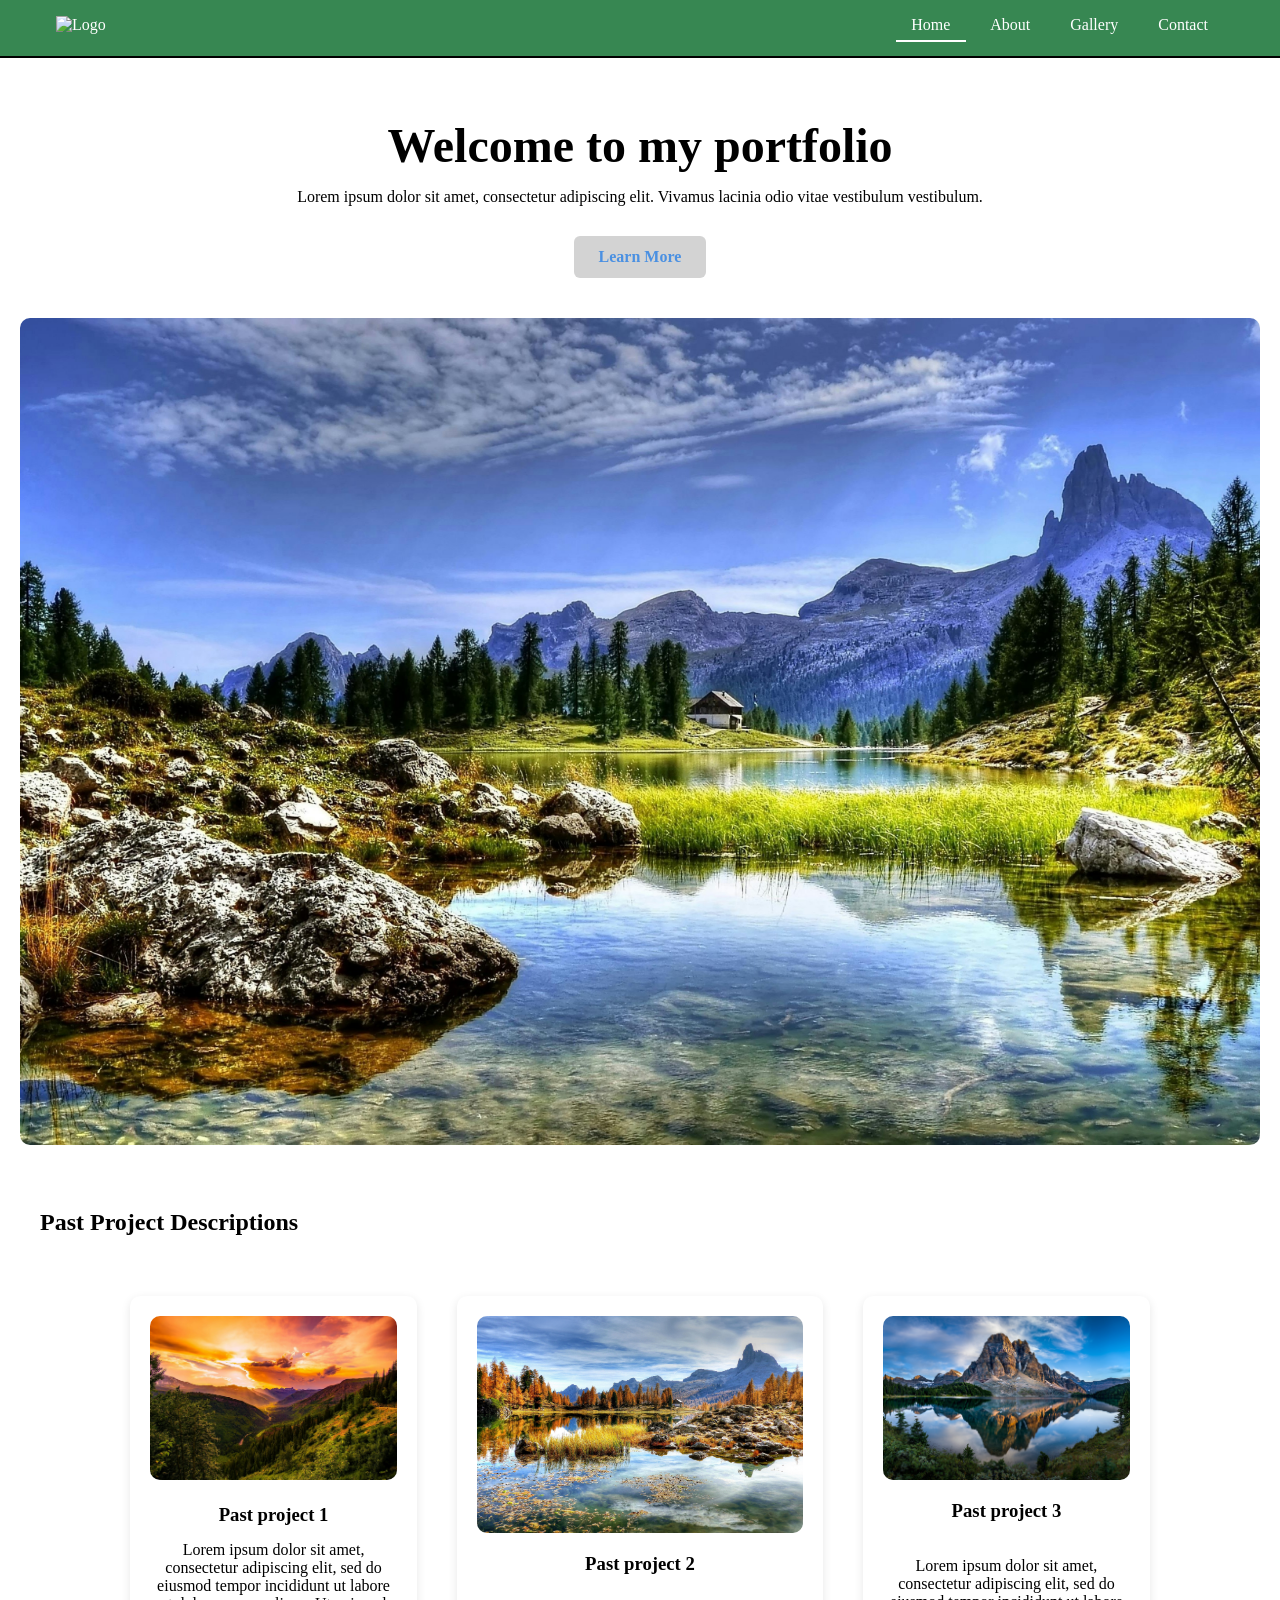
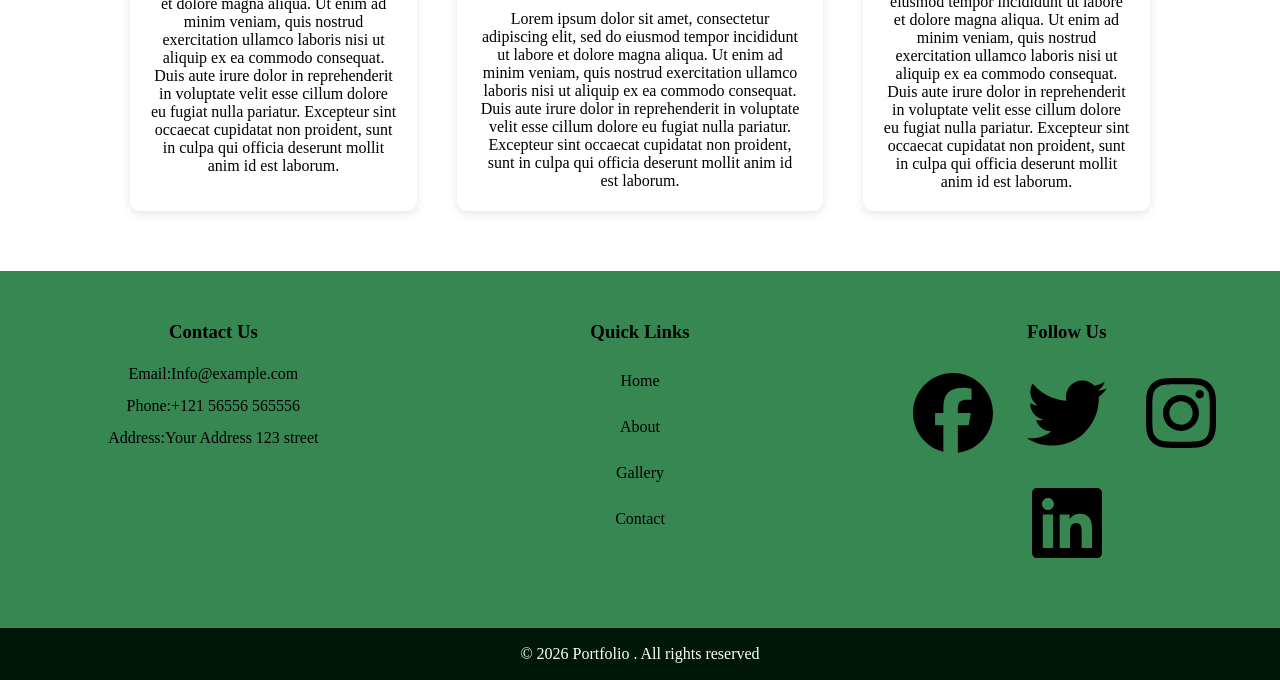
==== optomised-website/index.html @ ad442d19 "Add files via upload" ====
<!DOCTYPE html>
<html lang="en">
<head>
    <meta charset="UTF-8" />
        <meta name="description" content="The home page of my portfolio website will welcome you to the website and show you what the features of the website are. The page will also let go to the about and contact page for more details.">
    <meta name="keywords" content="portfolio, home, welcome, features, web development, web design, webdeveloper, edinburgh, scotland">
    <meta name="author" content="Ben Wragg">
    <meta name="viewport" content="width=device-width, initial-scale=1.0">
    <title>Home Page</title>
    <link rel="stylesheet" href="CSS/Style.css">
</head>
<body>
    
<!-- Start of NavBar -->

<button id="open-sidebar-button" onclick="openSidebar()">
  <svg xmlns="http://www.w3.org/2000/svg" height="40px" viewBox="0 -960 960 960" width="40px" fill="#c9c9c9"><path d="M165.13-254.62q-10.68 0-17.9-7.26-7.23-7.26-7.23-18t7.23-17.86q7.22-7.13 17.9-7.13h629.74q10.68 0 17.9 7.26 7.23 7.26 7.23 18t-7.23 17.87q-7.22 7.12-17.9 7.12H165.13Zm0-200.25q-10.68 0-17.9-7.27-7.23-7.26-7.23-17.99 0-10.74 7.23-17.87 7.22-7.13 17.9-7.13h629.74q10.68 0 17.9 7.27 7.23 7.26 7.23 17.99 0 10.74-7.23 17.87-7.22 7.13-17.9 7.13H165.13Zm0-200.26q-10.68 0-17.9-7.26-7.23-7.26-7.23-18t7.23-17.87q7.22-7.12 17.9-7.12h629.74q10.68 0 17.9 7.26 7.23 7.26 7.23 18t-7.23 17.86q-7.22 7.13-17.9 7.13H165.13Z"/></svg>
</button>

<nav id="navbar">
    <ul>
      <li>
        <button id="close-sidebar-button" onclick="closeSidebar()">
          <svg xmlns="http://www.w3.org/2000/svg" height="40px" viewBox="0 -960 960 960" width="40px" fill="#c9c9c9"><path d="m480-444.62-209.69 209.7q-7.23 7.23-17.5 7.42-10.27.19-17.89-7.42-7.61-7.62-7.61-17.7 0-10.07 7.61-17.69L444.62-480l-209.7-209.69q-7.23-7.23-7.42-17.5-.19-10.27 7.42-17.89 7.62-7.61 17.7-7.61 10.07 0 17.69 7.61L480-515.38l209.69-209.7q7.23-7.23 17.5-7.42 10.27-.19 17.89 7.42 7.61 7.62 7.61 17.7 0 10.07-7.61 17.69L515.38-480l209.7 209.69q7.23 7.23 7.42 17.5.19 10.27-7.42 17.89-7.62 7.61-17.7 7.61-10.07 0-17.69-7.61L480-444.62Z"/></svg>
        </button>
      </li>
      <li class="home-li"><a href="index.html"><img src="Images/logo.svg" alt="Logo"></a></li>           
      <li><a class ="active-link" href="#">Home</a></li>
      <li><a href="about.html">About</a></li>
      <li><a href="gallery.html">Gallery</a></li>
      <li><a href="contact.html">Contact</a></li>
      </ul>
    </div>
</nav>

<div id="overlay" onclick="closeSidebar()"></div>

<!-- End of Navbar -->

<div class="home-page">
<div class="hero">
    <h1>Welcome to my portfolio</h1>
    <p>Lorem ipsum dolor sit amet, consectetur adipiscing elit. Vivamus lacinia odio vitae vestibulum vestibulum.</p>
    <a class="btn" href="about.html">Learn More</a>
        <div class="hero-image">
            <img src="Images/landscape.jpg" alt="landscape">
        </div>
</div>

    <div class="section-heading">
        <h2>Past Project Descriptions</h2>
    </div>
<div class="container">
    <div class="features">
        <div class="feature-images">
        <img src="Images/landscape-2.jpg" alt="Sample image 1">
        </div>
        <div class="feature-details">
        <h3>Past project 1</h3>
        <p>Lorem ipsum dolor sit amet, consectetur adipiscing elit, sed do eiusmod tempor incididunt ut 
		labore et dolore magna aliqua. Ut enim ad minim veniam, quis nostrud exercitation ullamco 
		laboris nisi ut aliquip ex ea commodo consequat. Duis aute irure dolor in reprehenderit in 
		voluptate velit esse cillum dolore eu fugiat nulla pariatur. Excepteur sint occaecat cupidatat 
		non proident, sunt in culpa qui officia deserunt mollit anim id est laborum.</p>
        </div>
    </div>
    <div class="features">
        <img src="Images/landscape-3.jpg" alt="Sample image 2">
        <h3>Past project 2</h3>
        <p>Lorem ipsum dolor sit amet, consectetur adipiscing elit, sed do eiusmod tempor incididunt ut 
		labore et dolore magna aliqua. Ut enim ad minim veniam, quis nostrud exercitation ullamco 
		laboris nisi ut aliquip ex ea commodo consequat. Duis aute irure dolor in reprehenderit in 
		voluptate velit esse cillum dolore eu fugiat nulla pariatur. Excepteur sint occaecat cupidatat 
		non proident, sunt in culpa qui officia deserunt mollit anim id est laborum.</p>
    </div>  
	<div class="features">
        <img src="Images/landscape-4.jpg" alt="Sample image 3">
        <h3>Past project 3</h3>
        <p>Lorem ipsum dolor sit amet, consectetur adipiscing elit, sed do eiusmod tempor incididunt ut 
		labore et dolore magna aliqua. Ut enim ad minim veniam, quis nostrud exercitation ullamco 
		laboris nisi ut aliquip ex ea commodo consequat. Duis aute irure dolor in reprehenderit in 
		voluptate velit esse cillum dolore eu fugiat nulla pariatur. Excepteur sint occaecat cupidatat 
		non proident, sunt in culpa qui officia deserunt mollit anim id est laborum.</p>
    </div>
    </div>
</div>
<!-- Footer -->

<footer>
    <div class="container">
        <div class="footer-content">
            <h3>Contact Us</h3>
            <p>Email:Info@example.com</p>
            <p>Phone:+121 56556 565556</p>
            <p>Address:Your Address 123 street</p>
        </div>
        <div class="footer-content">
            <h3>Quick Links</h3>
                <ul class="list">
                <li><a href="index.html"><p>Home</p></a></li>
                <li><a href="about.html"><p>About</p></a></li>
                <li><a href="gallery.html"><p>Gallery</p></a></li>
                <li><a href="contact.html"><p>Contact</p></a></li>
                </ul>
        </div>
        <div class="footer-content">
            <h3>Follow Us</h3>
            <ul class="social-icons">
                <li><a href="https://en-gb.facebook.com/"><img src="Images/facebook.svg" alt="Facebook Icon"></img></a></li>
                <li><a href="https://x.com/?lang=en-gb"><img src="Images/twitter.svg" alt="Twitter Icon"></i></a></li>
                <li><a href="https://www.instagram.com/"><img src="Images/instagram.svg" alt="Instagram Icon"></img></a></li>
                <li><a href="https://www.linkedin.com/feed/"><img src="Images/linkedin.svg" alt="LinkedIn Icon"></i></a></li>
            </ul>
            </div>
    </div>
    <div class="bottom-bar">
        <p>&copy; 2026 Portfolio . All rights reserved</p>
    </div>
</footer>

<!-- End of Footer -->

<!--JavaScript-->
    <script src="navbar.js" defer></script>

</body>
</html>
---- optomised-website/CSS/Style.css ----
*{
    margin: 0;
    padding: 0;
    box-sizing: border-box;
}

/* Navbar CSS */
nav {
    background-color: #378752;
    border-bottom: 2px solid black;
    padding: 1em;
    text-align: right;
    color: white;
}

nav ul {
    list-style: none;
    display: flex;
    align-items: center;
    padding-right: 1em;
}

nav .home-li {
    margin-right: auto;
}

nav img {
    width: 75px;
    height: auto;
}

#navbar li{
    width: auto;
    text-align: center;
    list-style-type:none;
    padding-right: 2.5em;
    position: relative;
    color: white;
}
#navbar li a{
    position: relative;
    display: inline-block;
    padding-bottom: 6px;
    color: white;
    text-decoration: none;
}

#navbar li a::after{
    content: '';
    position: absolute;
    left: 50%;
    top: 100%;
    transform: translateX(-50%);
    width: 0;
    height: 2px;
    background: #ffffff;
    transition: width .25s;
}

#navbar li a:hover::after,
#navbar li a.active-link::after{
    width: 70px;
}



#open-sidebar-button{
    display: none;
    background: none;
    border: none;
    padding: 1em;
    margin-left: auto;
    cursor: pointer;
}

#close-sidebar-button{
    display: none;
    background: none;
    border: none;
    padding: 1em;
    cursor: pointer;
}

#overlay{
    background: rgba(0, 0, 0, 0.5);
    position: fixed;
    inset: 0;
    z-index: 9;
    display: none;
}



/* End of NavBar */

/* Start of About */
.about-section .container {
    display: flex;
    align-items: center;
    gap: 40px;
    flex-wrap: wrap;
    margin: auto;

}

.about-section .heading,
.about-section .sub-heading {
    width: 100%;
    text-align: center;
    margin-bottom: 1rem;
}
.about-section .sub-heading h2 {
    font-size: 1.5rem;
    color: #555;
}

.about-content .row-heading {
    width: 100%;
    text-align: left;
    margin-bottom: 1rem;
}

.about-section .about-content .row {
    display: grid;
    grid-template-columns: 1fr 1fr;
    align-items: center;
    gap: 20px;
    margin-bottom: 2rem;
}
.about-section .about-content .row .text p {
    font-size: 1.2rem;
    line-height: 1.6;
    margin: 0;
}
.about-section .about-content .row .image {
    text-align: center;
}
.about-section .about-content .row .image img {
    max-width: 100%;
    height: auto;
    border-radius: 10px;
}


/* Start of Gallery */

.gallery-page .container {
    max-width: 1100px;
    padding: 40px 20px;
    margin: auto;
}

.gallery-page .header {
    display: flex;
    justify-content: center;
    align-items: center;
    padding-top: 40px;
}

.gallery-page .sub-header {
    display: flex;
    justify-content: center;
    align-items: center;
    padding: 20px;
    padding-top: 20px;
    padding-bottom: 50px;
}

.gallery-page .heading {
    width: 100%;
    text-align: left;
    margin-bottom: 1rem;
}

.gallery-page .gallery-row {
    width: 100%;
    display: flex;
    flex-wrap: wrap;
    gap: 20px;
    margin-bottom: 20px;

}

.gallery-page .gallery-row img {
    flex: 20%;
    width: 300px;
    height: auto;
    border-radius: 10px;
}



/* End of Gallery */

/* Footer */

    footer{
        background: #378752;
        padding-top: 50px;
    }
    footer .container{
        width: 100%;
        margin: auto;
        display: flex;
        justify-content: center;
    }
    .footer-content{
        width:100%;
    }

    h3{
        margin-bottom: 15px;
        text-align: center;
    }
    .footer-content h3{
        color: #000;
    }
    .footer-content p{
        margin: auto;
        padding: 7px;
        text-align: center;
        color: #000;
    }
    .footer-content ul{
        text-align: center;
    }
    .list{
        padding: 0;
        color: #378752;
    }
    .list li{
        width: auto;
        text-align: center;
        list-style-type:none;
        padding: 7px;
        position: relative;
    }
    .list li::before{
        content: '';
        position: absolute;
        transform: translate(-50%,-50%);
        left: 50%;
        top: 100%;
        width: 0;
        height: 2px;
        background: #001808;
        transition-duration: .5s;
    }
    .list li:hover::before{
        width: 70px;
    }
    .social-icons{
        text-align: center;
        padding: 0;
    }
    .social-icons li{
        display: inline-block;
        text-align: center;
        padding: 5px;
    }
    .social-icons i{
        color: white;
        font-size: 25px;
    }
    .social-icons img {
        width: 100px;
        height: 100px;
        display: inline-block;
        vertical-align: middle;
        filter: none;
        text-align: center;

    }
    a{
        text-decoration: none;
    }
    a:hover{
        color: #001808;
    }
    .social-icons i:hover{
        color: #001808;
    }
    .bottom-bar{
        background: #001808;
        text-align: center;
        padding: 10px 0;
        margin-top: 50px;
    }
    .bottom-bar p{
        color: white !important;
        margin: 0;
        padding: 7px;
    }

/* End of Footer */

/* start of home page */

.home-page {
    width: 100%;
    display: flex;
    flex-direction: column;
    align-items: center;
}

/* Hero Section */
.hero {
    text-align: center;
    padding: 60px 20px;
    color: Black;
    width: 100%;
}

.hero h1 {
    font-size: 3rem;
    margin-bottom: 15px;
}

.hero p {
    max-width: 700px;
    margin: 0 auto 30px auto;
}

.btn {
    display: inline-block;
    padding: 12px 25px;
    background: lightgray;
    color: #4a90e2;
    text-decoration: none;
    border-radius: 6px;
    font-weight: bold;
    transition: 0.3s;
}

.btn:hover {
    background: gray;
}

.hero-image img {
    margin-top: 40px;
    max-width: 100%;
    border-radius: 10px;
}

.home-page .container {
    max-width: 1100px;
    padding: 40px 20px;
    width: 100%;
    margin: auto;
    display: flex;
    justify-content: center;
}

.section-heading {
    width: 100%;
    text-align: left;
    padding-left: 40px;
}

.features {
    background: white;
    padding: 20px;
    border-radius: 10px;
    margin-bottom: 25px;
    display: flex;
    flex-direction: column;
    text-align: center;
    gap: 20px;
    box-shadow: 0 3px 10px rgba(0,0,0,0.1);
	margin: 20px;
}

.features img {
    width: 100%;
    border-radius: 10px;
    object-fit: cover;
}

/* End of home page /*

/* Strat of contact section */

section {
    margin: 0;
    padding: 0;
    box-sizing: border-box;
    display: flex;
    justify-content: center;
    align-items: flex-start;
}

.contactUs {
    position: relative;
    width: 100%;
    max-width: 1200px;
    padding: 40px;
    box-sizing: border-box;
    margin: 0 auto;
}

.contactUs .title {
    display: flex;
    justify-content: center;
    align-items: center;
}

.form {
    grid-area: form;
    border-radius: 20px;
}

.info {
    grid-area: info;
    border-radius: 20px;
}

.map {
    grid-area: map;
    border-radius: 20px;
}

.contact {
    padding: 40px;
    background: #fff;
    box-shadow: 0 5px 35px rgba(0,0,0,0.15);
}

.box {
    position: relative;
    display: grid;
    grid-template-columns: 2fr 1fr;
    grid-template-rows: 5fr 4fr;
    grid-template-areas:
    "form info"
    "form map";
    grid-gap: 20px;
    margin-top: 20px;
}

.contact h2 {
    margin-bottom: 10px;
    color: #378752;
    text-align: center;
}

/* form */

.formBox {
    position: relative;
    width: 100%;
}

.formBox .row50 {
    display: flex;
    gap: 20px;
}

.inputBox {
    display: flex;
    flex-direction: column;
    margin-bottom: 10px;
    width: 50%;
}

.formBox .row100 .inputBox {
    width: 100%;
}

.inputBox span {
    margin-top: 10px;
    margin-bottom: 5px;
}

.input-title {
    color: #378752;
}

.inputBox input {
    padding: 10px;
    outline: none;
    border: 3px solid #378752;
    border-radius: 20px;
}

.inputBox textarea {
    padding: 10px;
    outline: none;
    border-radius: 20px;
    border: 3px solid #378752;
    resize: none;
    min-height: 220px;
    margin-bottom: 10px;
}

.inputBox input[type="submit"] {
    border: 3px solid #196834;
    background-color: #378752;
    border-radius: 30px;
    padding: 15px 32px;
    text-align: center;
    text-decoration: none;
    display: inline-block;
    font-size: 16px;
    cursor: pointer;
    width: auto;
    list-style-type:none;
    position: relative;
    color: #000;
}

.inputBox ::placeholder {
    color: lightgray;
}

.error-msg {
    color: #ff4d4d;
    font-size: 0.8em;
    margin-top: 5px;
    font-weight: bold;
}

.inputBox input:invalid {
    border-color: #ff4d4d;
}

/* Info */

.info {
    background: #196834;
    color: #fff;
}

.info h2 {
    justify-content: center;
    align-items: center;
    color: #fff;
}

.info .infoBox div {
    display: flex;
    align-items: center;
    margin-bottom: 10px;
    
}

.info .infoBox div span {
    min-width: 40px;
    height: 40px;
    color: #fff;
    background: #378752;
    display: flex;
    justify-content: center;
    align-items: center;
    border-radius: 50%;
    margin-right: 15px;
}

.info .infoBox ion-icon {
    color: #fff;
}

.contact .info .infobox {
    color: #fff;
}

.info .infoBox div p {
    color: #fff;
}

.info .infoBox div a {
    color: #fff;
    text-decoration: none;
}

.sci {
    margin-top: 40px;
    display: flex;
        font-size: 2em;
}

.sci li {
    list-style: none;
    margin-right: 15px;
}

.sci li a {
    color: #fff;
    font-size: 2em;
    color: #ccc;
}

.sci li a:hover {
    color: #fff;
}

/* map */

.map {
    padding: 0;
}

.map iframe {
    width: 100%;
    height: 100%;
}

/* end of contact section */





/* Media Querys */

    /* NavBar */

    @media screen and (max-width: 768px) {

    #open-sidebar-button {
        display: block;
    }

    #close-sidebar-button {
        display: block;
    }

    nav {
        position: fixed;
        top: 0;
        right: -100%;
        height: 100vh;
        width: min(15em, 100%);
        z-index: 10;
        border-left: 1px solid black;
        transition: right 300ms ease-out;
    }

    nav.show {
        right: 0;
    }

    nav.show ~ #overlay{
        display: block;
    }

    nav ul{
        width: 100%;
        flex-direction: column;
    }

    nav a {
        width: 100%;
        padding-left: 2.5em;
    }

    nav a.active-link {
        background-color: #196834;
    }

    nav .home-li {
        margin-right: unset;
    }
}

    /* End of NavBar */

    /* Footer */

    @media (max-width: 700px) {
        .container{
            flex-direction: column;
            align-items: center;
        }
        .footer-content {
            width: 100%;
            padding: 20px 15px;
            background-color: transparent;
        }
        .bottom-bar{
            margin-top: 20px;
        }
    }

    /* End of Footer */


    /* start of contact section */
@media (max-width: 1150px) {

    section {
        height: 200vh;
    }

    .box {
        position: relative;
        display: grid;
        grid-template-columns: 1fr;
        grid-template-rows: auto;
        grid-template-areas: 
            "form"
            "info"
            "map";
    }

    .map {
        padding: 0;
        min-height: 300px;
    }

    .formBox .row50 {
        display: flex;
        gap: 0;
        flex-direction: column;
    }

    .inputBox {
        width: 100%;
    }

    .contact {
        padding: 30px;
    }

    .map {
        min-height: 300px;
        padding: 0;
    }
}
/* end of contact section */


@media (max-width: 768px) {
    .features {
        flex-direction: column;
        text-align: center;
    }
    
    .features img {
        width: 100%;
    }
}

/* Start of About */

@media (max-width: 768px) {
    .about-section .about-content .row {
        grid-template-columns: 1fr;
        gap: 15px;
    }
    .about-section .about-content .row .text p {
        font-size: 1.1rem;
    }
    .about-section .sub-heading h2 {
        font-size: 1.3rem;
    }
}

/* End of About */


/* End of Media Querys */
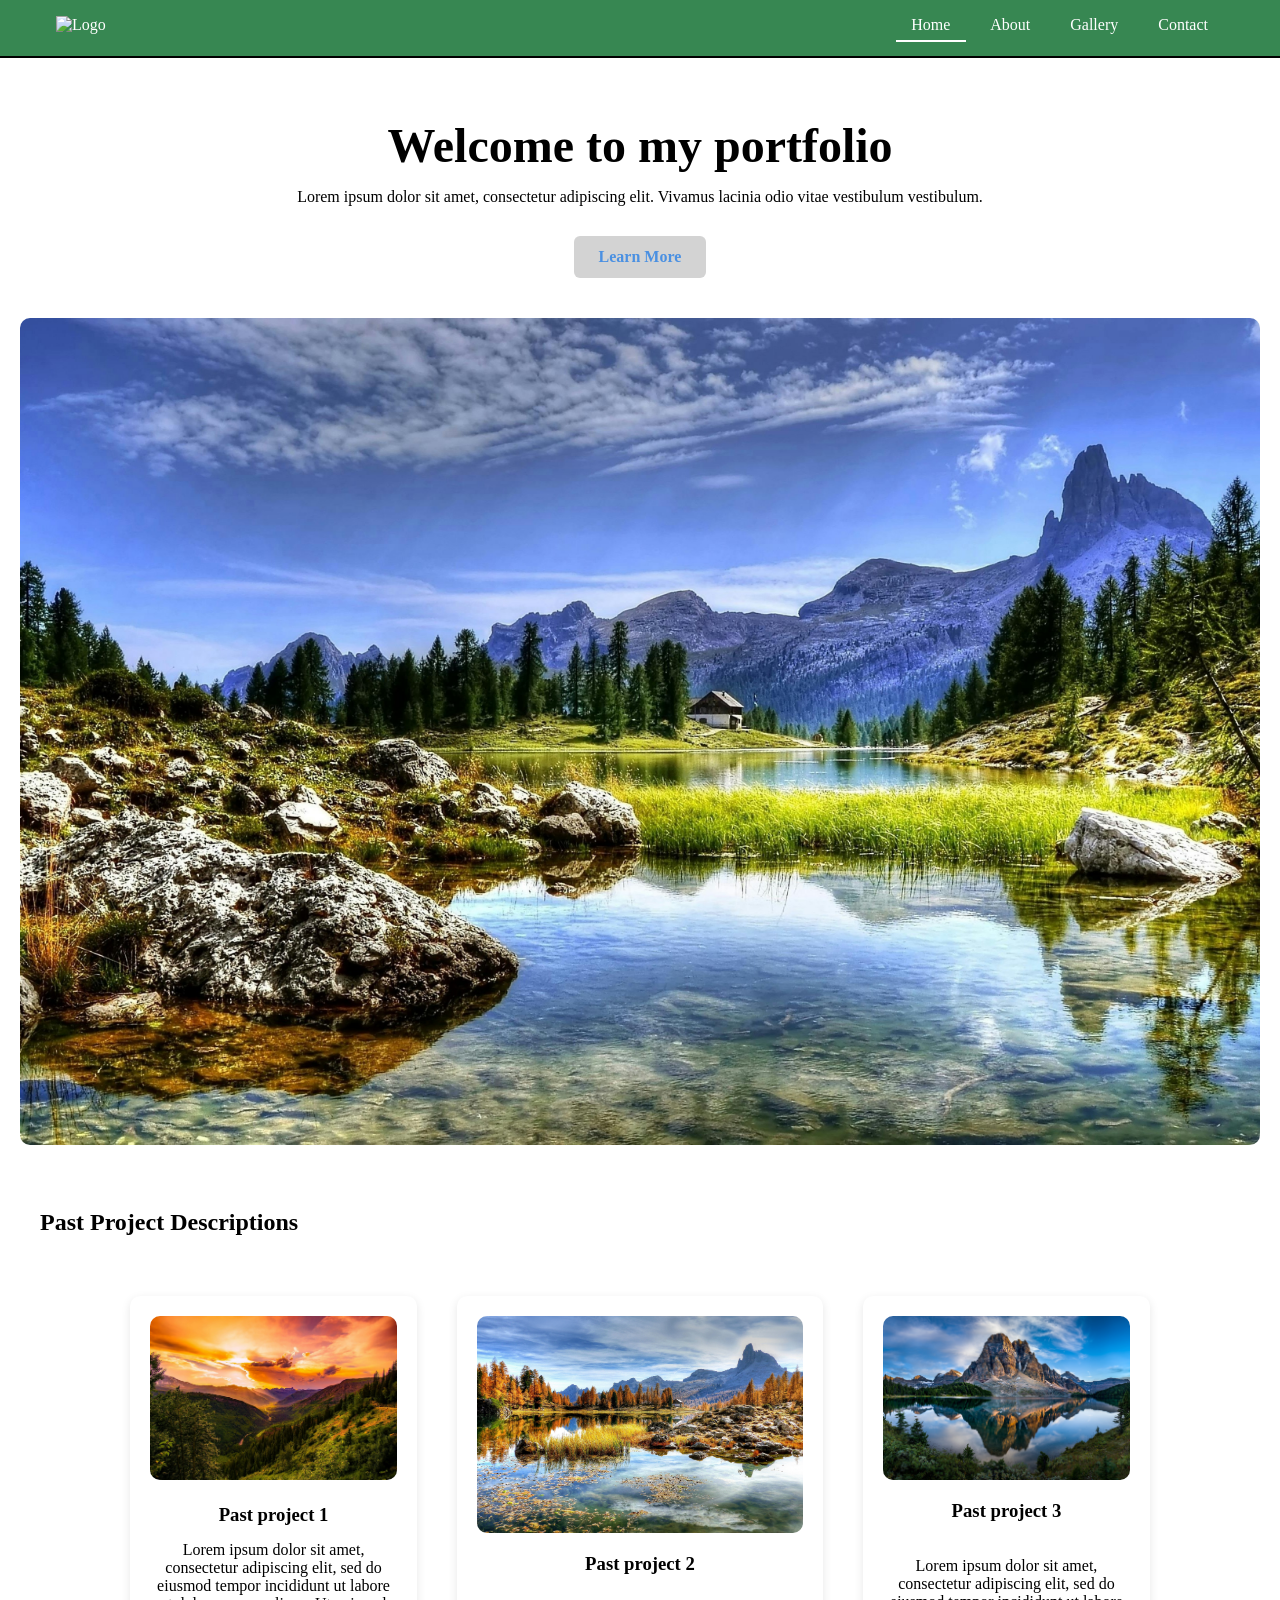
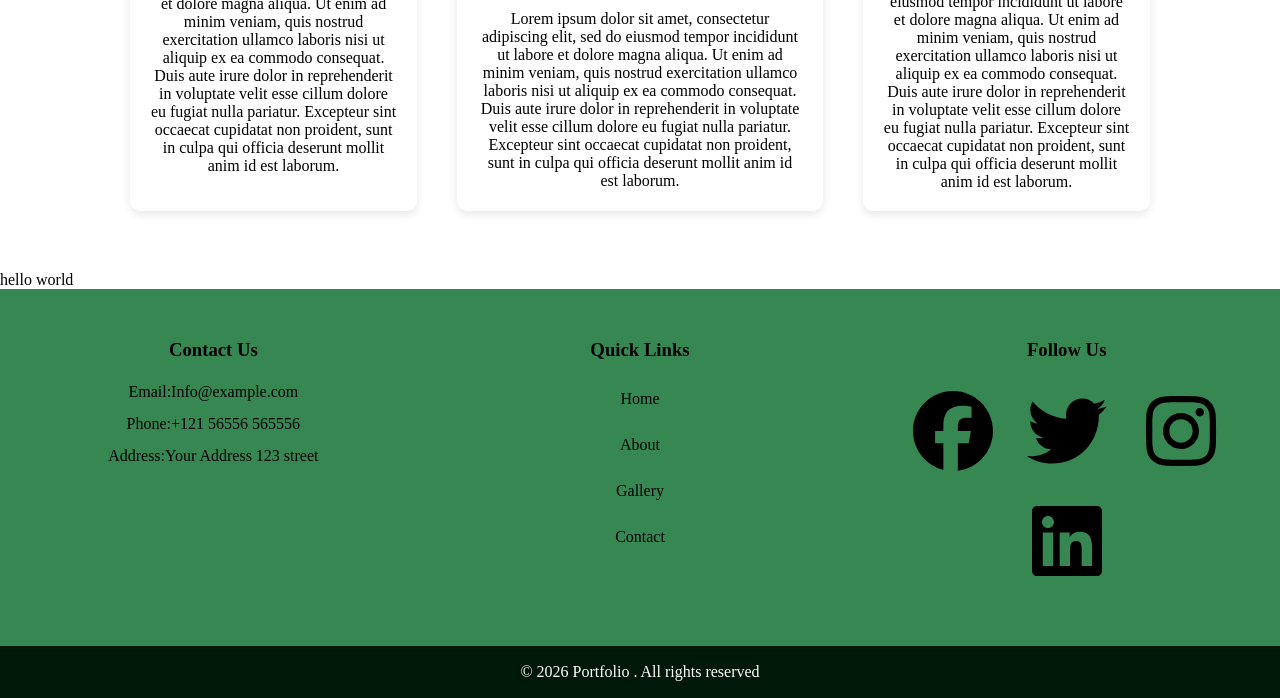
==== commit 1b35f988: "new content 25/03/26" ====
--- a/optomised-website/index.html
+++ b/optomised-website/index.html
@@ -84,6 +84,11 @@
     </div>
     </div>
 </div>
+
+<!-- new activity 25/03/2026 -->
+hello world
+
+
 <!-- Footer -->
 
 <footer>
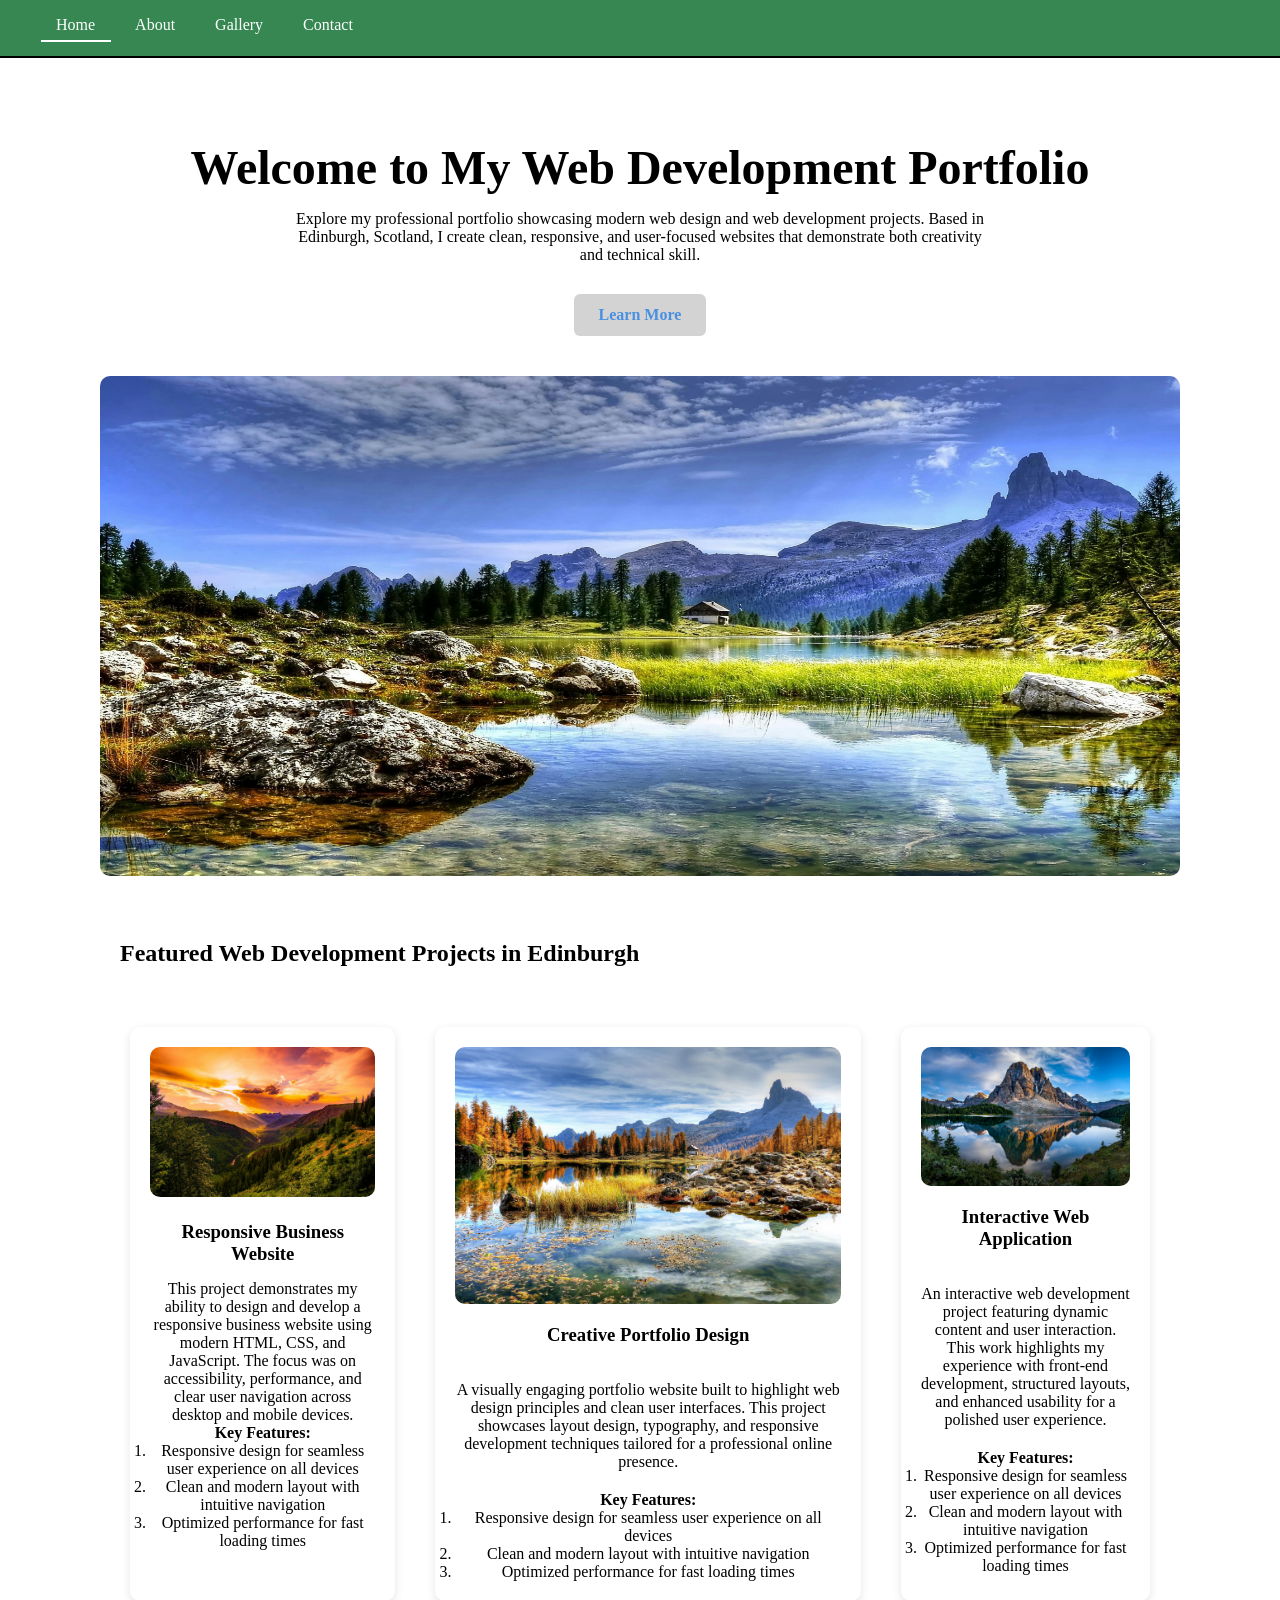
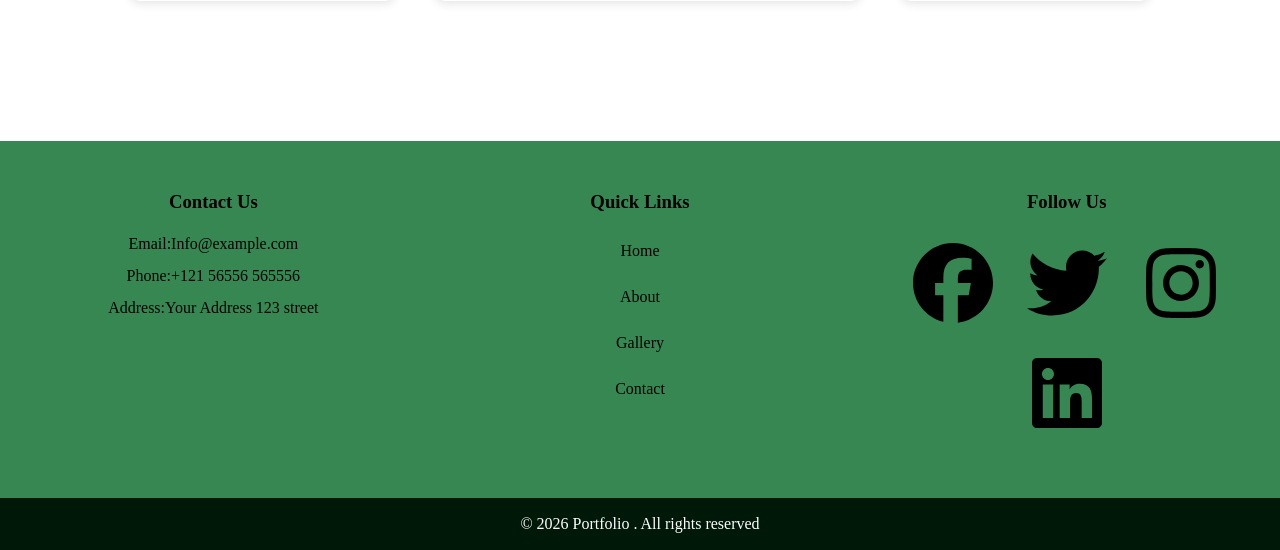
==== commit fba9cb8e: "update" ====
--- a/optomised-website/index.html
+++ b/optomised-website/index.html
@@ -6,13 +6,12 @@
     <meta name="keywords" content="portfolio, home, welcome, features, web development, web design, webdeveloper, edinburgh, scotland">
     <meta name="author" content="Ben Wragg">
     <meta name="viewport" content="width=device-width, initial-scale=1.0">
-    <title>Home Page</title>
+    <title>Home</title>
     <link rel="stylesheet" href="CSS/Style.css">
 </head>
 <body>
     
 <!-- Start of NavBar -->
-
 <button id="open-sidebar-button" onclick="openSidebar()">
   <svg xmlns="http://www.w3.org/2000/svg" height="40px" viewBox="0 -960 960 960" width="40px" fill="#c9c9c9"><path d="M165.13-254.62q-10.68 0-17.9-7.26-7.23-7.26-7.23-18t7.23-17.86q7.22-7.13 17.9-7.13h629.74q10.68 0 17.9 7.26 7.23 7.26 7.23 18t-7.23 17.87q-7.22 7.12-17.9 7.12H165.13Zm0-200.25q-10.68 0-17.9-7.27-7.23-7.26-7.23-17.99 0-10.74 7.23-17.87 7.22-7.13 17.9-7.13h629.74q10.68 0 17.9 7.27 7.23 7.26 7.23 17.99 0 10.74-7.23 17.87-7.22 7.13-17.9 7.13H165.13Zm0-200.26q-10.68 0-17.9-7.26-7.23-7.26-7.23-18t7.23-17.87q7.22-7.12 17.9-7.12h629.74q10.68 0 17.9 7.26 7.23 7.26 7.23 18t-7.23 17.86q-7.22 7.13-17.9 7.13H165.13Z"/></svg>
 </button>
@@ -24,23 +23,21 @@
           <svg xmlns="http://www.w3.org/2000/svg" height="40px" viewBox="0 -960 960 960" width="40px" fill="#c9c9c9"><path d="m480-444.62-209.69 209.7q-7.23 7.23-17.5 7.42-10.27.19-17.89-7.42-7.61-7.62-7.61-17.7 0-10.07 7.61-17.69L444.62-480l-209.7-209.69q-7.23-7.23-7.42-17.5-.19-10.27 7.42-17.89 7.62-7.61 17.7-7.61 10.07 0 17.69 7.61L480-515.38l209.69-209.7q7.23-7.23 17.5-7.42 10.27-.19 17.89 7.42 7.61 7.62 7.61 17.7 0 10.07-7.61 17.69L515.38-480l209.7 209.69q7.23 7.23 7.42 17.5.19 10.27-7.42 17.89-7.62 7.61-17.7 7.61-10.07 0-17.69-7.61L480-444.62Z"/></svg>
         </button>
       </li>
-      <li class="home-li"><a href="index.html"><img src="Images/logo.svg" alt="Logo"></a></li>           
       <li><a class ="active-link" href="#">Home</a></li>
       <li><a href="about.html">About</a></li>
       <li><a href="gallery.html">Gallery</a></li>
       <li><a href="contact.html">Contact</a></li>
       </ul>
-    </div>
 </nav>
 
 <div id="overlay" onclick="closeSidebar()"></div>
 
 <!-- End of Navbar -->
 
-<div class="home-page">
+<div class="home page">
 <div class="hero">
-    <h1>Welcome to my portfolio</h1>
-    <p>Lorem ipsum dolor sit amet, consectetur adipiscing elit. Vivamus lacinia odio vitae vestibulum vestibulum.</p>
+    <h1>Welcome to My Web Development Portfolio</h1>
+    <p>Explore my professional portfolio showcasing modern web design and web development projects. Based in Edinburgh, Scotland, I create clean, responsive, and user-focused websites that demonstrate both creativity and technical skill.</p>
     <a class="btn" href="about.html">Learn More</a>
         <div class="hero-image">
             <img src="Images/landscape.jpg" alt="landscape">
@@ -48,7 +45,7 @@
 </div>
 
     <div class="section-heading">
-        <h2>Past Project Descriptions</h2>
+        <h2>Featured Web Development Projects in Edinburgh</h2>
     </div>
 <div class="container">
     <div class="features">
@@ -56,37 +53,59 @@
         <img src="Images/landscape-2.jpg" alt="Sample image 1">
         </div>
         <div class="feature-details">
-        <h3>Past project 1</h3>
-        <p>Lorem ipsum dolor sit amet, consectetur adipiscing elit, sed do eiusmod tempor incididunt ut 
-		labore et dolore magna aliqua. Ut enim ad minim veniam, quis nostrud exercitation ullamco 
-		laboris nisi ut aliquip ex ea commodo consequat. Duis aute irure dolor in reprehenderit in 
-		voluptate velit esse cillum dolore eu fugiat nulla pariatur. Excepteur sint occaecat cupidatat 
-		non proident, sunt in culpa qui officia deserunt mollit anim id est laborum.</p>
+        <h3>Responsive Business Website</h3>
+        <p>
+        This project demonstrates my ability to design and develop a responsive business website
+        using modern HTML, CSS, and JavaScript. The focus was on accessibility, performance, and
+        clear user navigation across desktop and mobile devices.
+        </p>
+        <div class="feature-list">
+        <h4>Key Features:</h4>
+        <ol>
+            <li>Responsive design for seamless user experience on all devices</li>
+            <li>Clean and modern layout with intuitive navigation</li>
+            <li>Optimized performance for fast loading times</li>
+        </ol>
+        </div>
         </div>
     </div>
+
     <div class="features">
         <img src="Images/landscape-3.jpg" alt="Sample image 2">
-        <h3>Past project 2</h3>
-        <p>Lorem ipsum dolor sit amet, consectetur adipiscing elit, sed do eiusmod tempor incididunt ut 
-		labore et dolore magna aliqua. Ut enim ad minim veniam, quis nostrud exercitation ullamco 
-		laboris nisi ut aliquip ex ea commodo consequat. Duis aute irure dolor in reprehenderit in 
-		voluptate velit esse cillum dolore eu fugiat nulla pariatur. Excepteur sint occaecat cupidatat 
-		non proident, sunt in culpa qui officia deserunt mollit anim id est laborum.</p>
+        <h3>Creative Portfolio Design</h3>
+        <p>
+        A visually engaging portfolio website built to highlight web design principles and clean
+        user interfaces. This project showcases layout design, typography, and responsive
+        development techniques tailored for a professional online presence.
+        </p>
+        <div class="feature-list">
+        <h4>Key Features:</h4>
+        <ol>
+            <li>Responsive design for seamless user experience on all devices</li>
+            <li>Clean and modern layout with intuitive navigation</li>
+            <li>Optimized performance for fast loading times</li>
+        </ol>
+        </div>
     </div>  
 	<div class="features">
         <img src="Images/landscape-4.jpg" alt="Sample image 3">
-        <h3>Past project 3</h3>
-        <p>Lorem ipsum dolor sit amet, consectetur adipiscing elit, sed do eiusmod tempor incididunt ut 
-		labore et dolore magna aliqua. Ut enim ad minim veniam, quis nostrud exercitation ullamco 
-		laboris nisi ut aliquip ex ea commodo consequat. Duis aute irure dolor in reprehenderit in 
-		voluptate velit esse cillum dolore eu fugiat nulla pariatur. Excepteur sint occaecat cupidatat 
-		non proident, sunt in culpa qui officia deserunt mollit anim id est laborum.</p>
+        <h3>Interactive Web Application</h3>
+        <p>
+        An interactive web development project featuring dynamic content and user interaction.
+        This work highlights my experience with front-end development, structured layouts, and
+        enhanced usability for a polished user experience.
+        </p>
+        <div class="feature-list">
+        <h4>Key Features:</h4>
+        <ol>
+            <li>Responsive design for seamless user experience on all devices</li>
+            <li>Clean and modern layout with intuitive navigation</li>
+            <li>Optimized performance for fast loading times</li>
+        </ol>
+        </div>
     </div>
     </div>
 </div>
-
-<!-- new activity 25/03/2026 -->
-hello world
 
 
 <!-- Footer -->
--- a/optomised-website/CSS/Style.css
+++ b/optomised-website/CSS/Style.css
@@ -2,6 +2,12 @@
     margin: 0;
     padding: 0;
     box-sizing: border-box;
+}
+
+.page {
+    max-width: 1200px;
+    margin: auto;
+    padding: 80px 40px;
 }
 
 /* Navbar CSS */
@@ -11,6 +17,11 @@
     padding: 1em;
     text-align: right;
     color: white;
+    position: fixed;
+    top: 0;
+    left: 0;
+    width: 100%;
+    z-index: 10;
 }
 
 nav ul {
@@ -100,7 +111,7 @@
     gap: 40px;
     flex-wrap: wrap;
     margin: auto;
-
+    padding: 40px;
 }
 
 .about-section .heading,
@@ -144,20 +155,20 @@
 
 /* Start of Gallery */
 
-.gallery-page .container {
+.gallery .container {
     max-width: 1100px;
     padding: 40px 20px;
     margin: auto;
 }
 
-.gallery-page .header {
+.gallery .header {
     display: flex;
     justify-content: center;
     align-items: center;
     padding-top: 40px;
 }
 
-.gallery-page .sub-header {
+.gallery .sub-header {
     display: flex;
     justify-content: center;
     align-items: center;
@@ -166,13 +177,13 @@
     padding-bottom: 50px;
 }
 
-.gallery-page .heading {
+.gallery .heading {
     width: 100%;
     text-align: left;
     margin-bottom: 1rem;
 }
 
-.gallery-page .gallery-row {
+.gallery .gallery-row {
     width: 100%;
     display: flex;
     flex-wrap: wrap;
@@ -181,7 +192,7 @@
 
 }
 
-.gallery-page .gallery-row img {
+.gallery .gallery-row img {
     flex: 20%;
     width: 300px;
     height: auto;
@@ -296,10 +307,8 @@
 
 /* start of home page */
 
-.home-page {
-    width: 100%;
-    display: flex;
-    flex-direction: column;
+.home {
+    width: 100%;
     align-items: center;
 }
 
@@ -338,11 +347,14 @@
 
 .hero-image img {
     margin-top: 40px;
-    max-width: 100%;
+    max-width: 1100px;
+    max-height: 500px;
+    width: 100%;
+    height: auto;
     border-radius: 10px;
 }
 
-.home-page .container {
+.home .container {
     max-width: 1100px;
     padding: 40px 20px;
     width: 100%;
@@ -375,6 +387,12 @@
     border-radius: 10px;
     object-fit: cover;
 }
+
+.fearures-list{
+    text-align: left;
+    padding: 0 20px;
+}
+
 
 /* End of home page /*
 
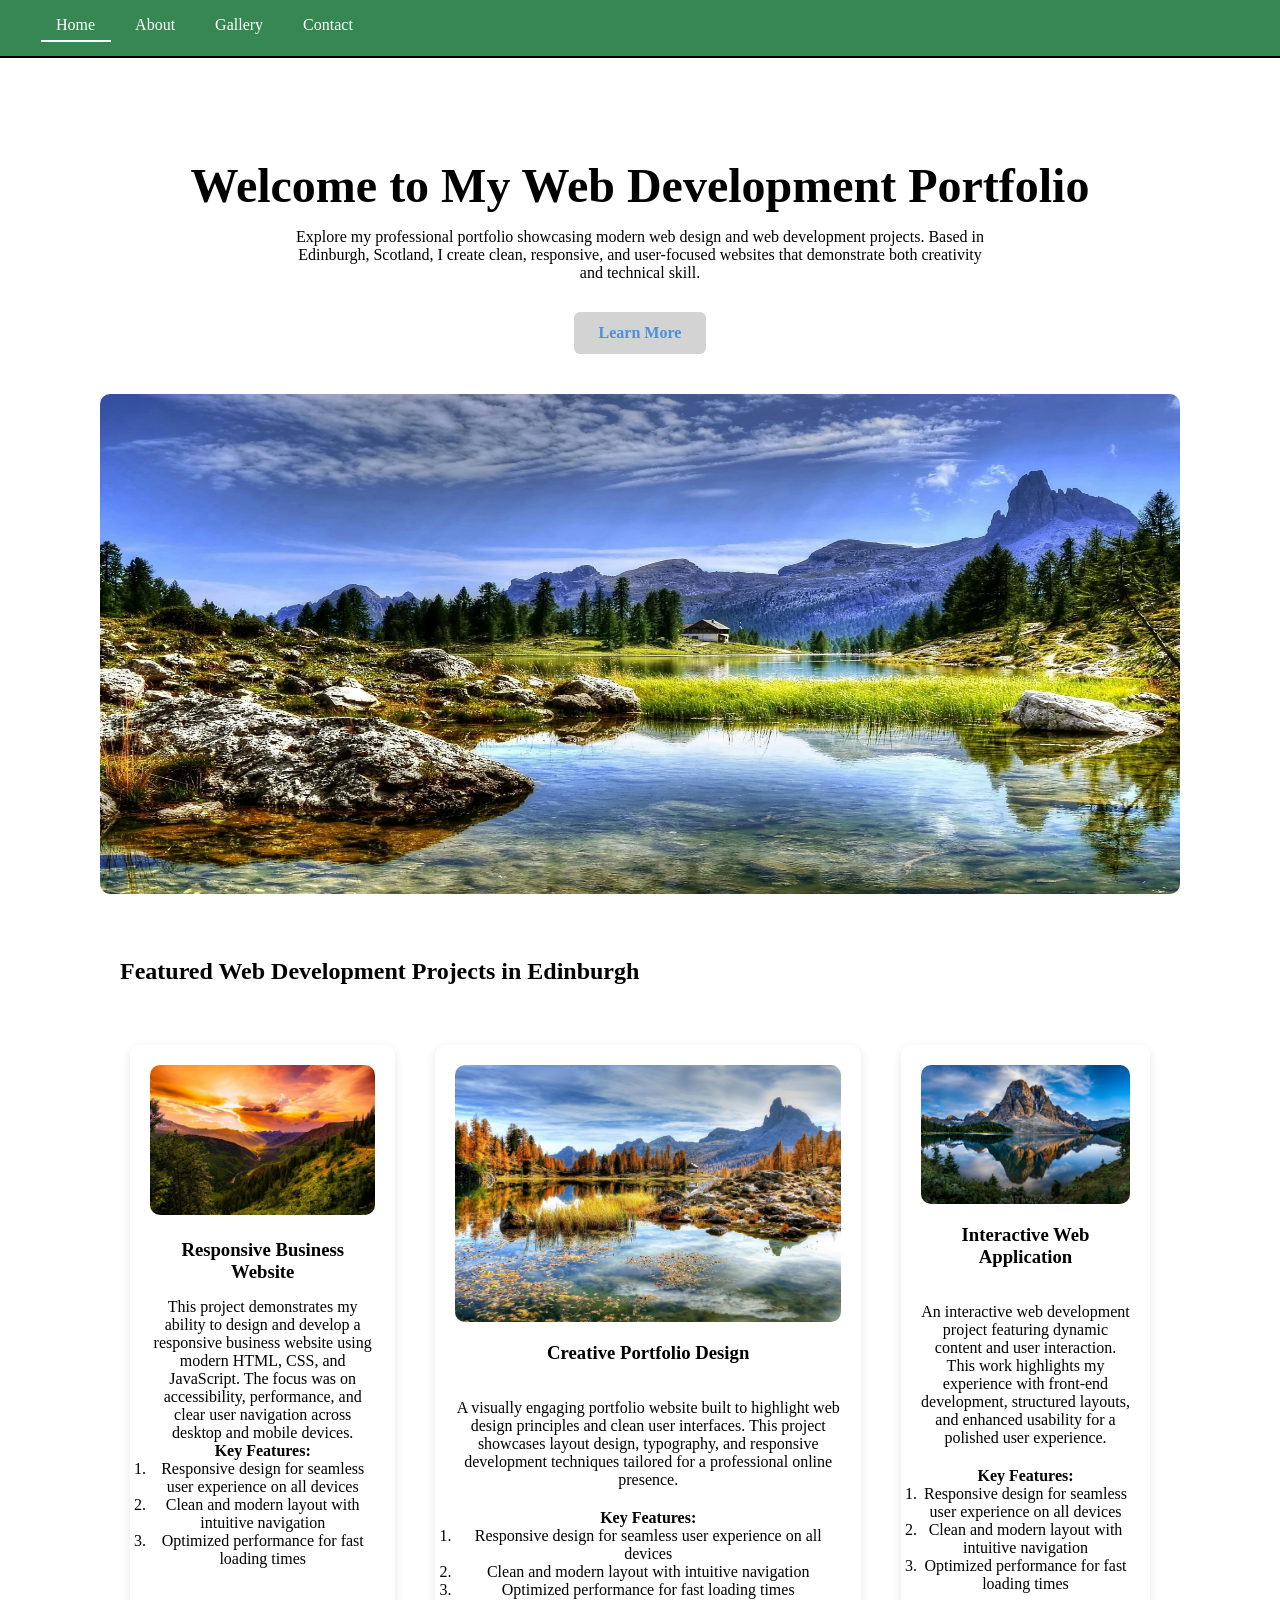
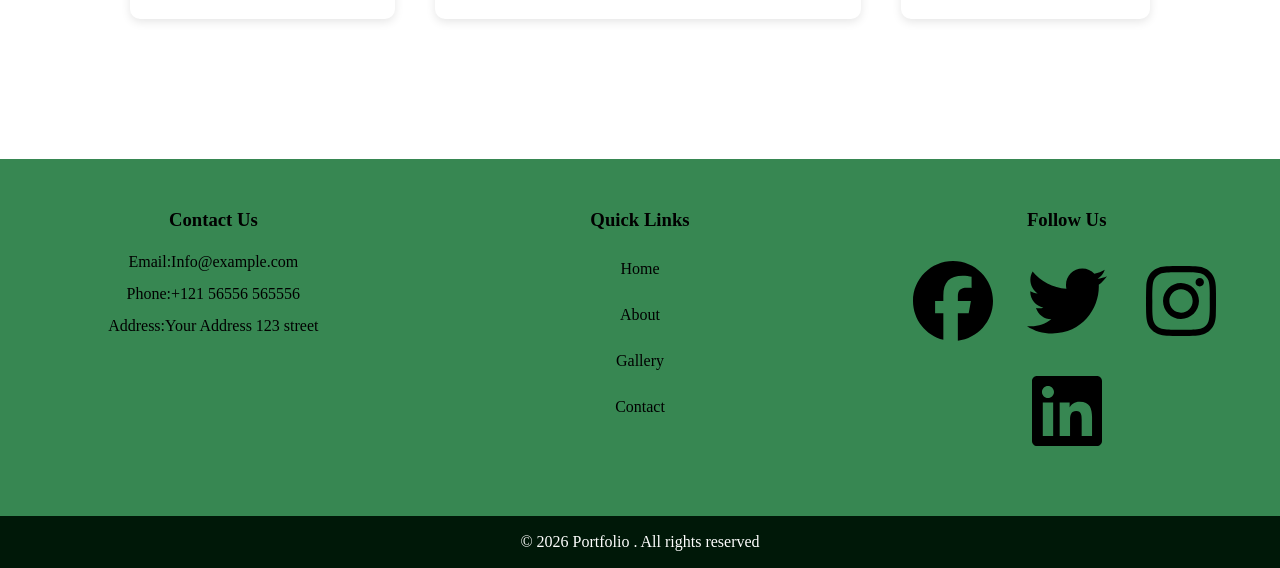
==== commit 45d909d0: "login system" ====
--- a/optomised-website/index.html
+++ b/optomised-website/index.html
@@ -33,6 +33,8 @@
 <div id="overlay" onclick="closeSidebar()"></div>
 
 <!-- End of Navbar -->
+
+this is new login system
 
 <div class="home page">
 <div class="hero">
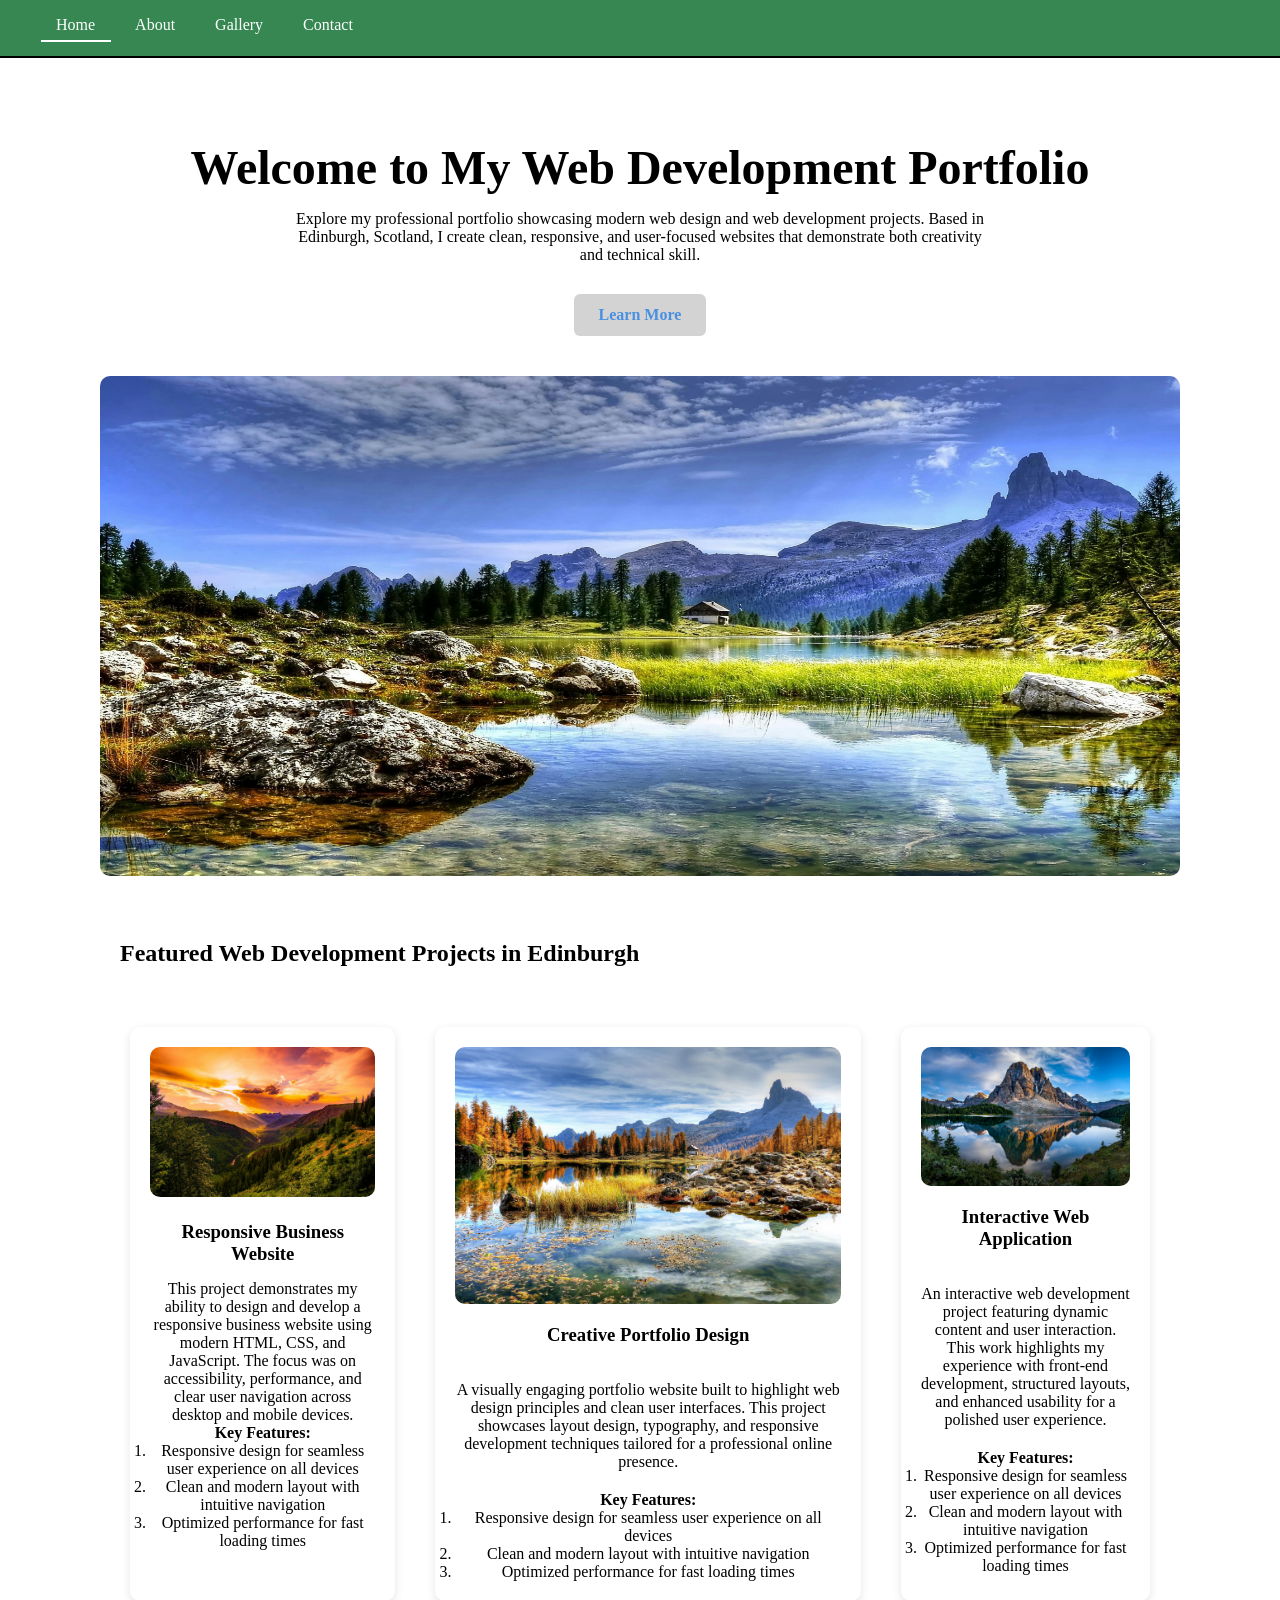
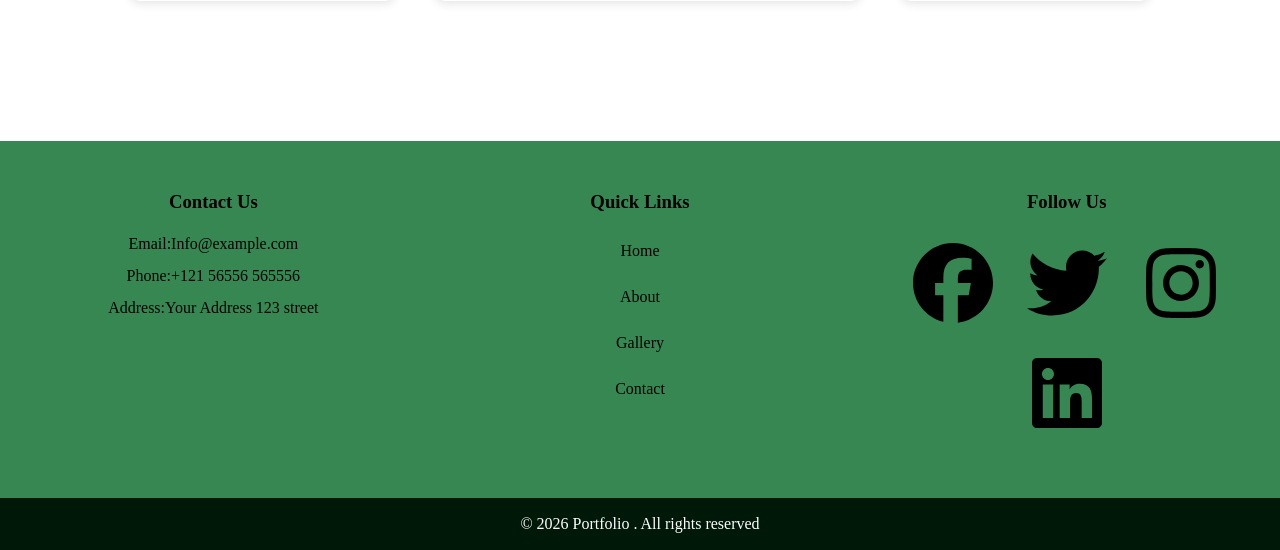
==== commit 4f88e122: "damon test" ====
--- a/optomised-website/index.html
+++ b/optomised-website/index.html
@@ -12,6 +12,7 @@
 <body>
     
 <!-- Start of NavBar -->
+ <!-- epic change -->
 <button id="open-sidebar-button" onclick="openSidebar()">
   <svg xmlns="http://www.w3.org/2000/svg" height="40px" viewBox="0 -960 960 960" width="40px" fill="#c9c9c9"><path d="M165.13-254.62q-10.68 0-17.9-7.26-7.23-7.26-7.23-18t7.23-17.86q7.22-7.13 17.9-7.13h629.74q10.68 0 17.9 7.26 7.23 7.26 7.23 18t-7.23 17.87q-7.22 7.12-17.9 7.12H165.13Zm0-200.25q-10.68 0-17.9-7.27-7.23-7.26-7.23-17.99 0-10.74 7.23-17.87 7.22-7.13 17.9-7.13h629.74q10.68 0 17.9 7.27 7.23 7.26 7.23 17.99 0 10.74-7.23 17.87-7.22 7.13-17.9 7.13H165.13Zm0-200.26q-10.68 0-17.9-7.26-7.23-7.26-7.23-18t7.23-17.87q7.22-7.12 17.9-7.12h629.74q10.68 0 17.9 7.26 7.23 7.26 7.23 18t-7.23 17.86q-7.22 7.13-17.9 7.13H165.13Z"/></svg>
 </button>
@@ -33,8 +34,6 @@
 <div id="overlay" onclick="closeSidebar()"></div>
 
 <!-- End of Navbar -->
-
-this is new login system
 
 <div class="home page">
 <div class="hero">
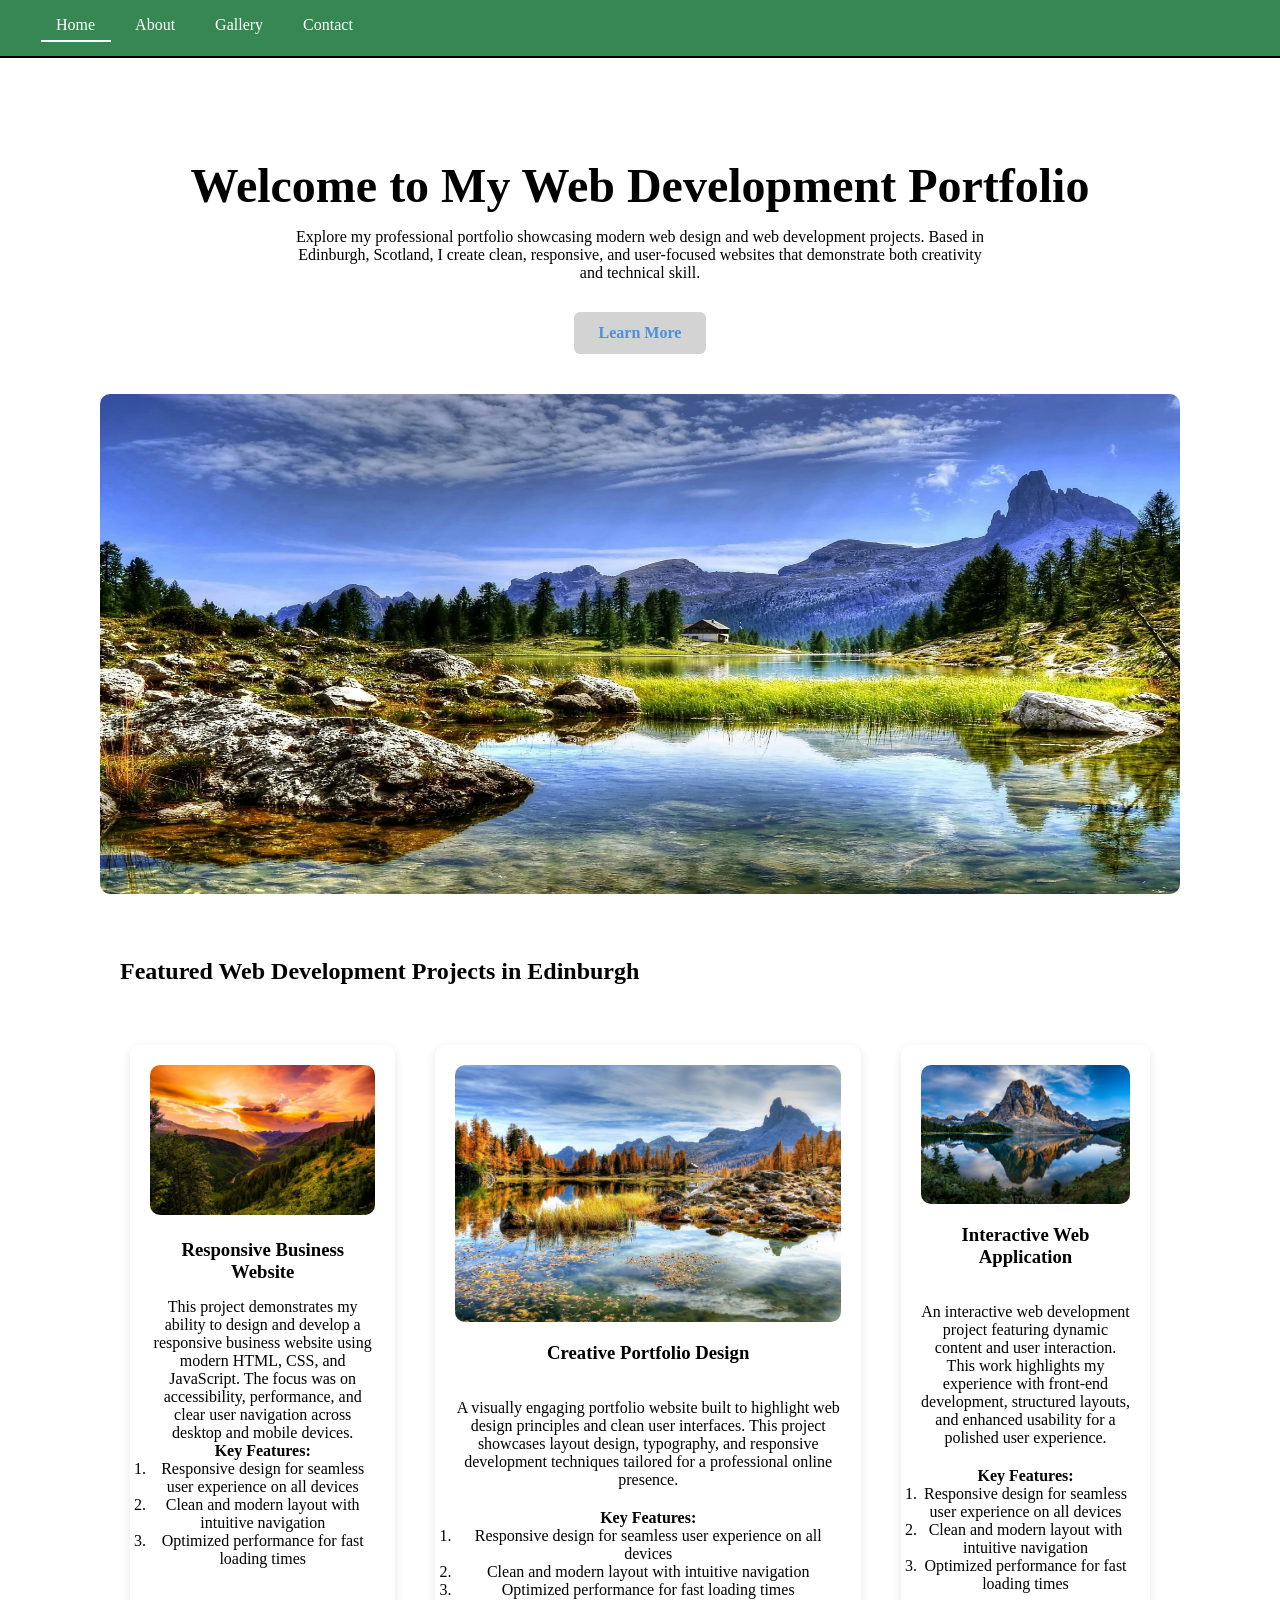
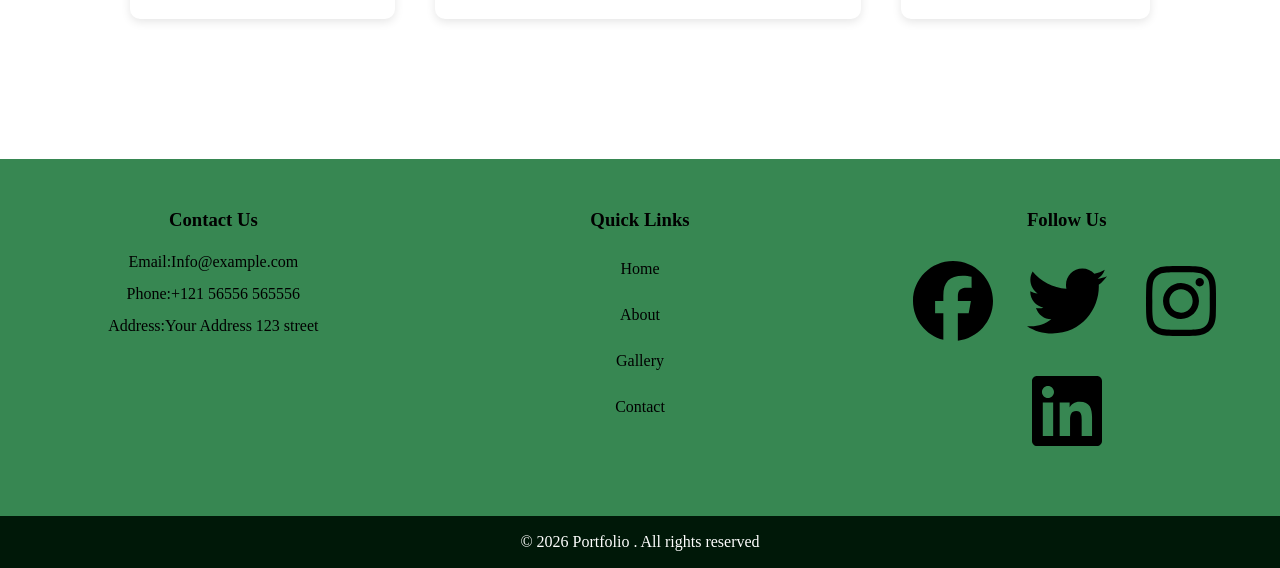
==== commit eef3cafe: "basic change" ====
--- a/optomised-website/index.html
+++ b/optomised-website/index.html
@@ -10,7 +10,7 @@
     <link rel="stylesheet" href="CSS/Style.css">
 </head>
 <body>
-    
+    sdadsdasdsddasddadsdadsddsdasddads
 <!-- Start of NavBar -->
  <!-- epic change -->
 <button id="open-sidebar-button" onclick="openSidebar()">
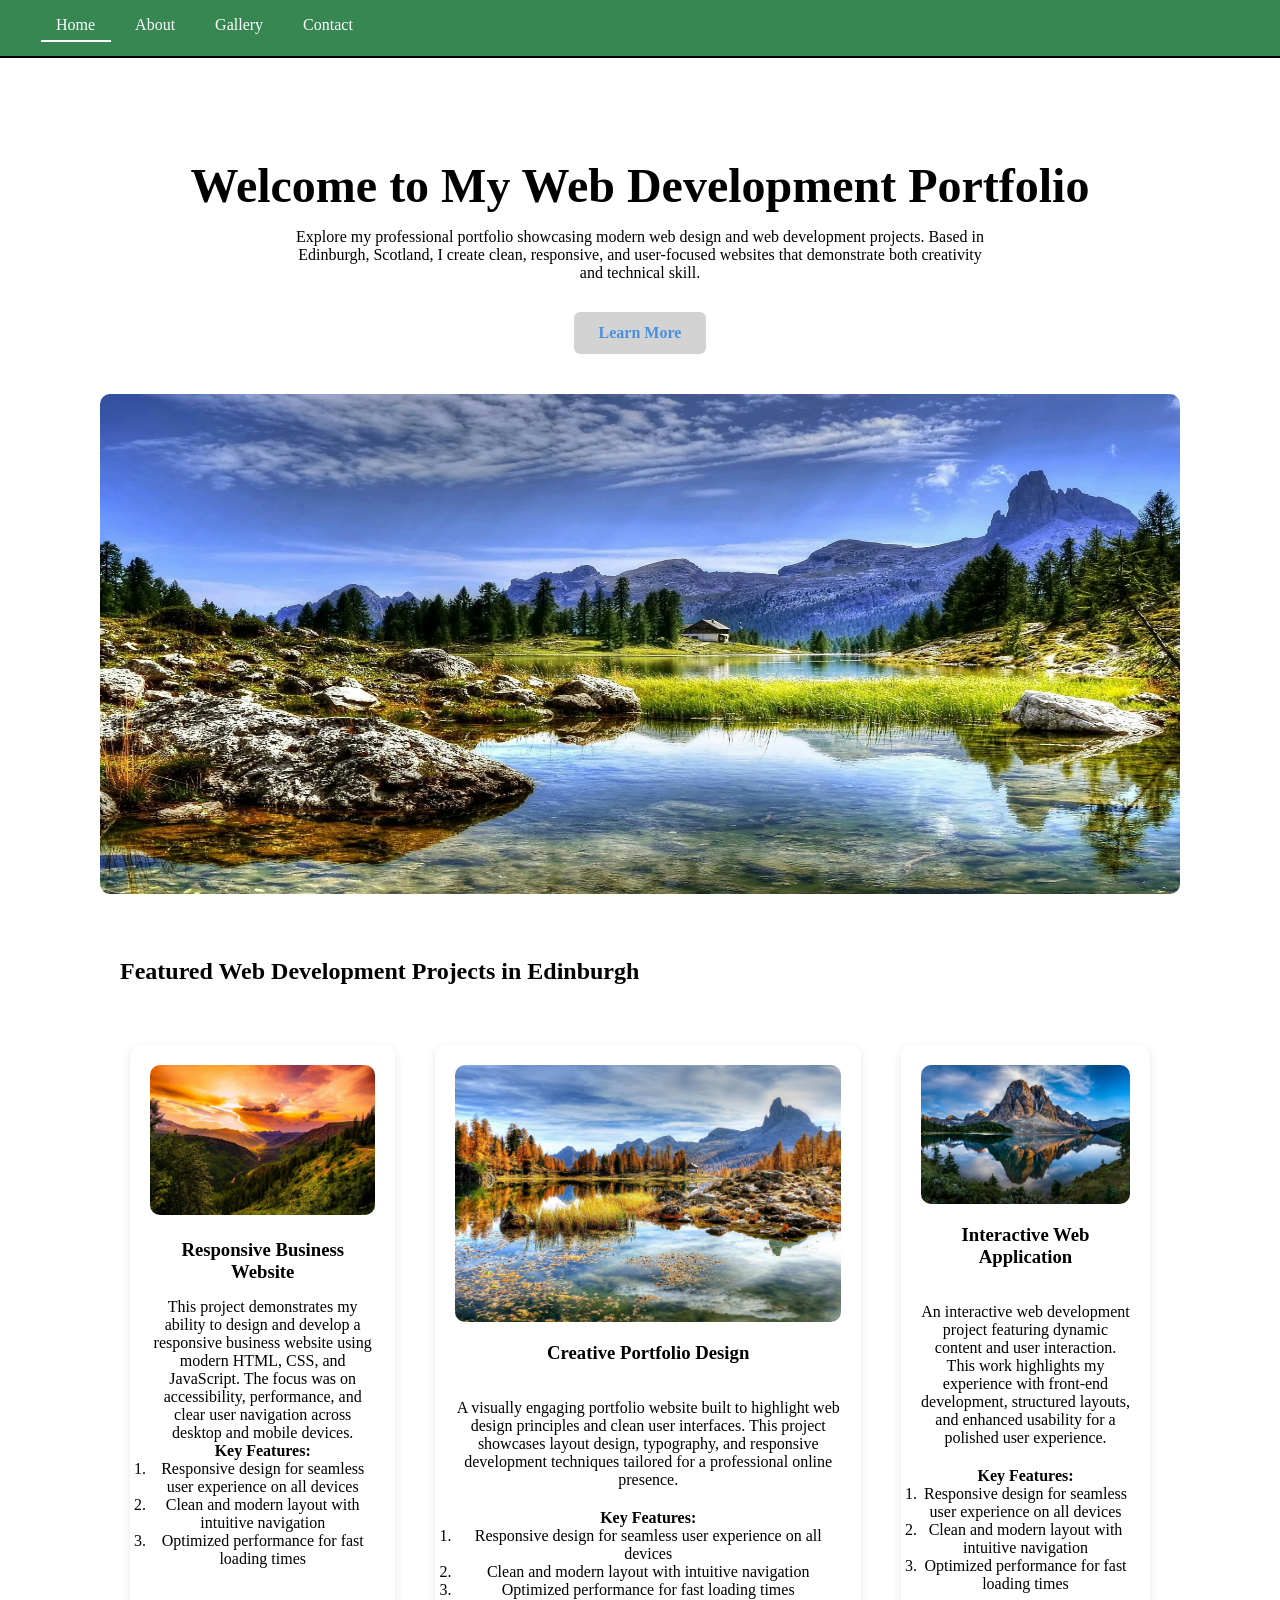
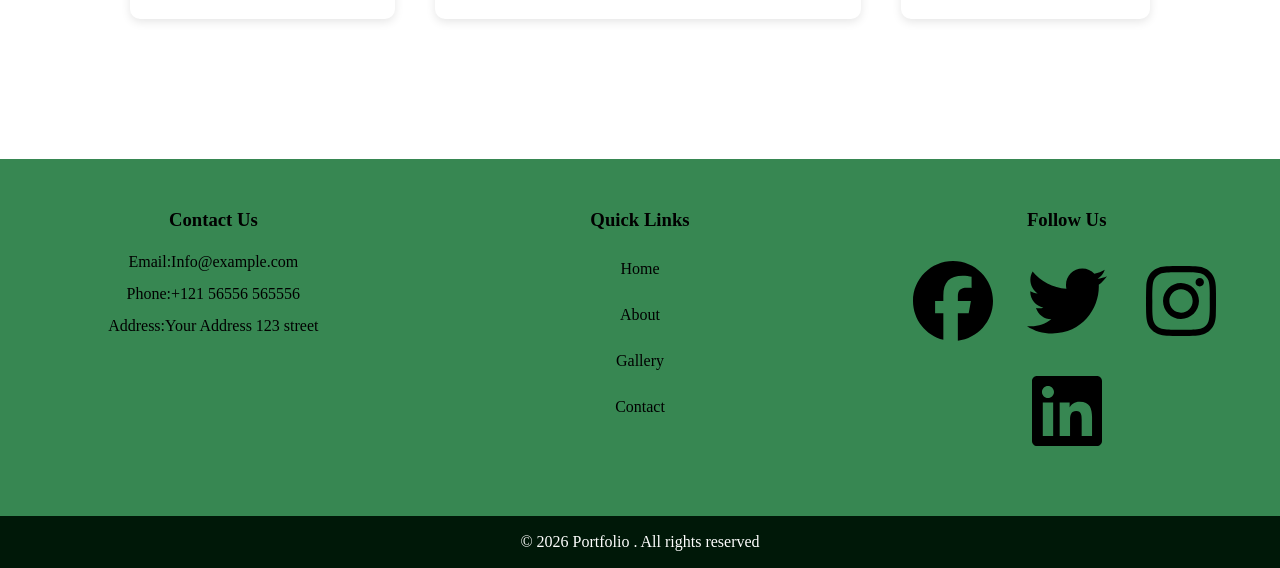
==== commit aa3b84a5: "update" ====
--- a/optomised-website/index.html
+++ b/optomised-website/index.html
@@ -10,7 +10,7 @@
     <link rel="stylesheet" href="CSS/Style.css">
 </head>
 <body>
-    sdadsdasdsddasddadsdadsddsdasddads
+     keysmash
 <!-- Start of NavBar -->
  <!-- epic change -->
 <button id="open-sidebar-button" onclick="openSidebar()">
